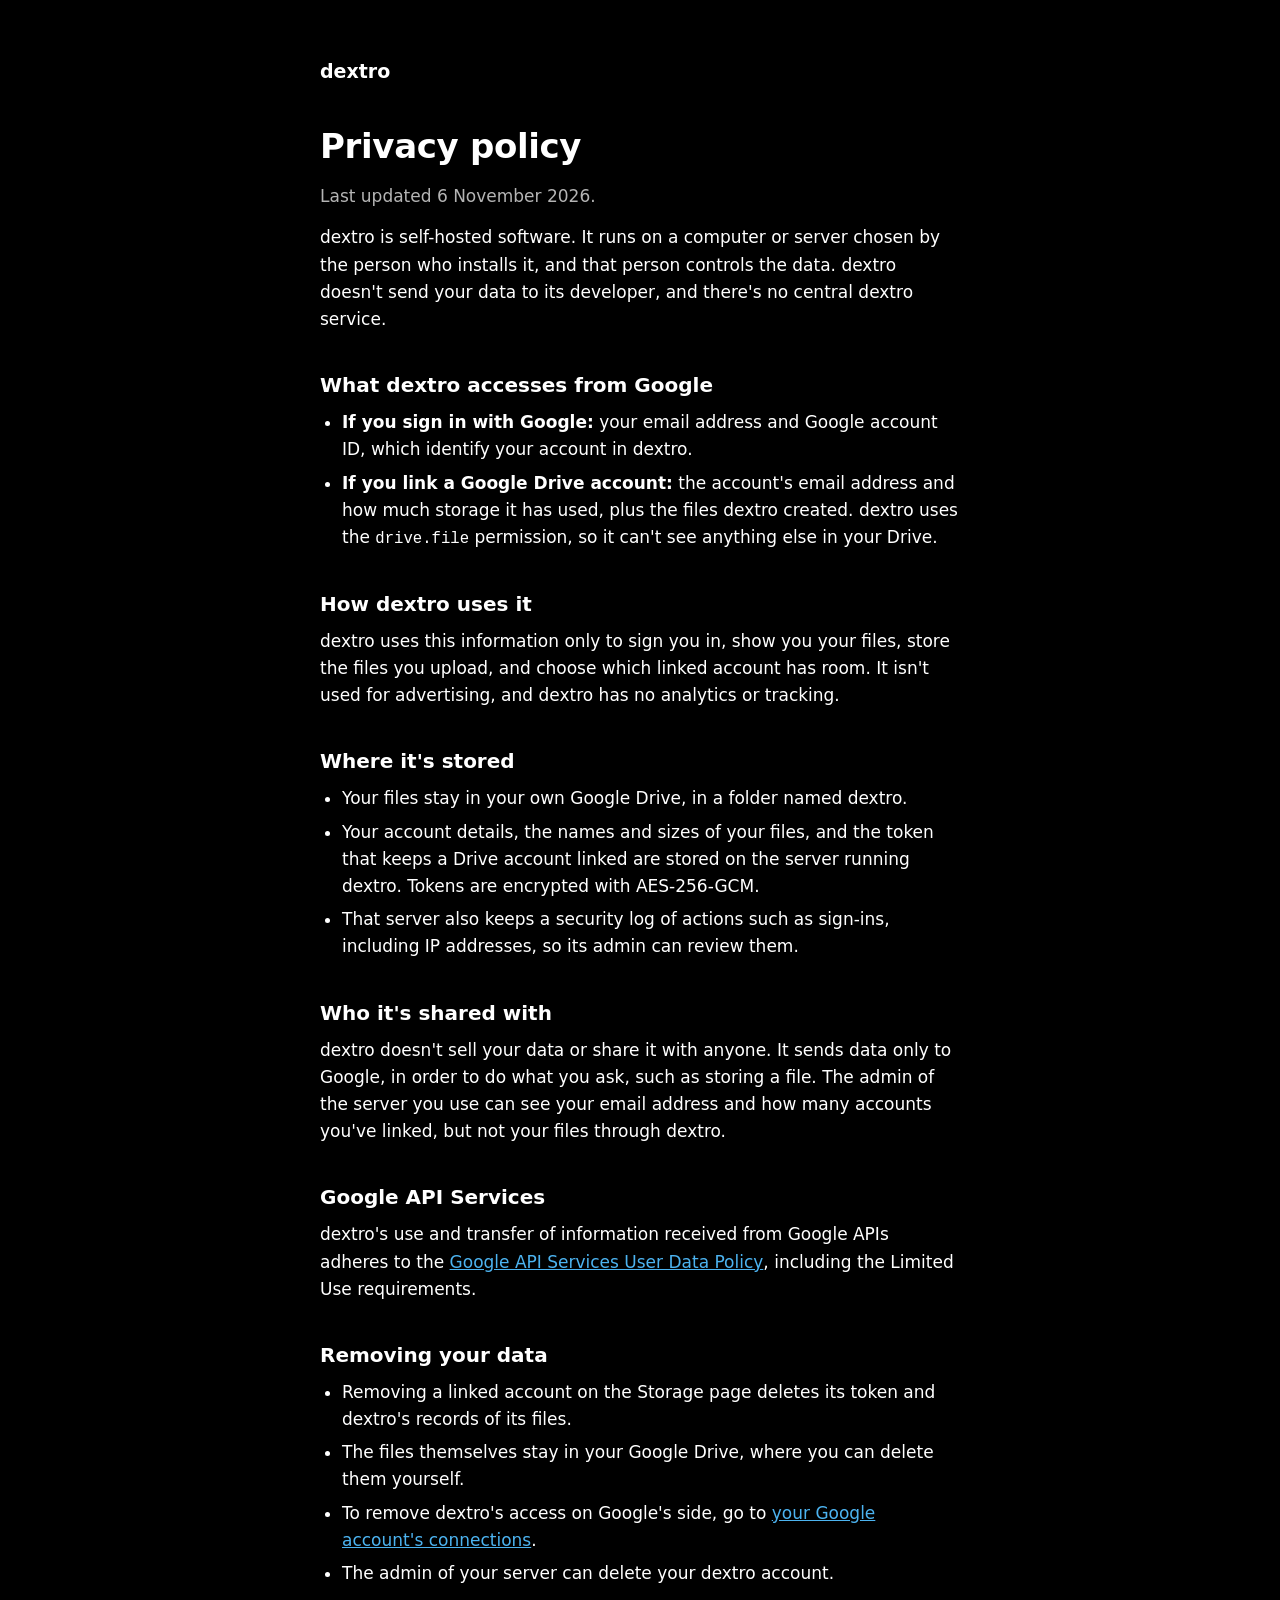
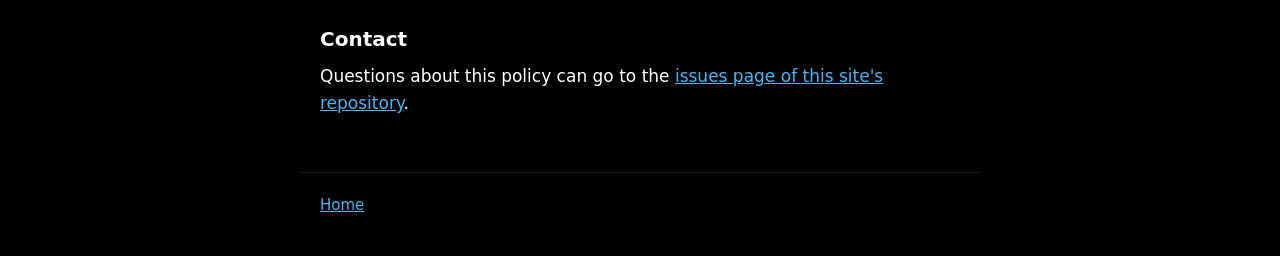
==== privacy.html @ c0bfecba "Add the homepage and privacy policy" ====
<!doctype html>
<html lang="en">
  <head>
    <meta charset="utf-8" />
    <meta name="viewport" content="width=device-width, initial-scale=1" />
    <title>dextro privacy policy</title>
    <meta name="description" content="How dextro handles your Google account data and your files." />
    <link rel="stylesheet" href="style.css" />
  </head>
  <body>
    <main>
      <p class="brand"><a href="index.html">dextro</a></p>
      <h1>Privacy policy</h1>
      <p class="lead">Last updated 6 November 2026.</p>

      <p>
        dextro is self-hosted software. It runs on a computer or server chosen by the person who installs it, and
        that person controls the data. dextro doesn't send your data to its developer, and there's no central
        dextro service.
      </p>

      <h2>What dextro accesses from Google</h2>
      <ul>
        <li>
          <strong>If you sign in with Google:</strong> your email address and Google account ID, which identify
          your account in dextro.
        </li>
        <li>
          <strong>If you link a Google Drive account:</strong> the account's email address and how much storage
          it has used, plus the files dextro created. dextro uses the <code>drive.file</code> permission, so it
          can't see anything else in your Drive.
        </li>
      </ul>

      <h2>How dextro uses it</h2>
      <p>
        dextro uses this information only to sign you in, show you your files, store the files you upload, and
        choose which linked account has room. It isn't used for advertising, and dextro has no analytics or
        tracking.
      </p>

      <h2>Where it's stored</h2>
      <ul>
        <li>Your files stay in your own Google Drive, in a folder named dextro.</li>
        <li>
          Your account details, the names and sizes of your files, and the token that keeps a Drive account
          linked are stored on the server running dextro. Tokens are encrypted with AES-256-GCM.
        </li>
        <li>
          That server also keeps a security log of actions such as sign-ins, including IP addresses, so its admin
          can review them.
        </li>
      </ul>

      <h2>Who it's shared with</h2>
      <p>
        dextro doesn't sell your data or share it with anyone. It sends data only to Google, in order to do what
        you ask, such as storing a file. The admin of the server you use can see your email address and how many
        accounts you've linked, but not your files through dextro.
      </p>

      <h2>Google API Services</h2>
      <p>
        dextro's use and transfer of information received from Google APIs adheres to the
        <a href="https://developers.google.com/terms/api-services-user-data-policy">Google API Services User Data Policy</a>,
        including the Limited Use requirements.
      </p>

      <h2>Removing your data</h2>
      <ul>
        <li>Removing a linked account on the Storage page deletes its token and dextro's records of its files.</li>
        <li>The files themselves stay in your Google Drive, where you can delete them yourself.</li>
        <li>
          To remove dextro's access on Google's side, go to
          <a href="https://myaccount.google.com/connections">your Google account's connections</a>.
        </li>
        <li>The admin of your server can delete your dextro account.</li>
      </ul>

      <h2>Contact</h2>
      <p>
        Questions about this policy can go to the
        <a href="https://github.com/swayam5342/dextro-site/issues">issues page of this site's repository</a>.
      </p>
    </main>
    <footer><a href="index.html">Home</a></footer>
  </body>
</html>
---- style.css ----
:root {
  color-scheme: dark;
  --ground: #000;
  --text: #fff;
  --muted: #b4b4b4;
  --rule: #1c1c1c;
  --water: #4cb3f0;
}

body {
  margin: 0;
  background: var(--ground);
  color: var(--text);
  font: 17px/1.6 system-ui, -apple-system, "Segoe UI", sans-serif;
}

main,
footer {
  max-width: 640px;
  margin: 0 auto;
  padding: 0 20px;
}

main {
  padding-top: 56px;
  padding-bottom: 40px;
}

footer {
  padding-top: 20px;
  padding-bottom: 40px;
  border-top: 1px solid var(--rule);
  font-size: 15px;
}

.brand {
  margin: 0 0 40px;
  font-size: 19px;
  font-weight: 600;
}

.brand a {
  color: var(--text);
  text-decoration: none;
}

h1 {
  margin: 0 0 16px;
  font-size: 34px;
  line-height: 1.2;
  letter-spacing: -0.01em;
}

h2 {
  margin: 36px 0 8px;
  font-size: 20px;
}

p,
ul {
  margin: 0 0 14px;
}

ul {
  padding-left: 22px;
}

li {
  margin-bottom: 6px;
}

.lead {
  color: var(--muted);
}

a {
  color: var(--water);
}

code {
  font-size: 0.92em;
}
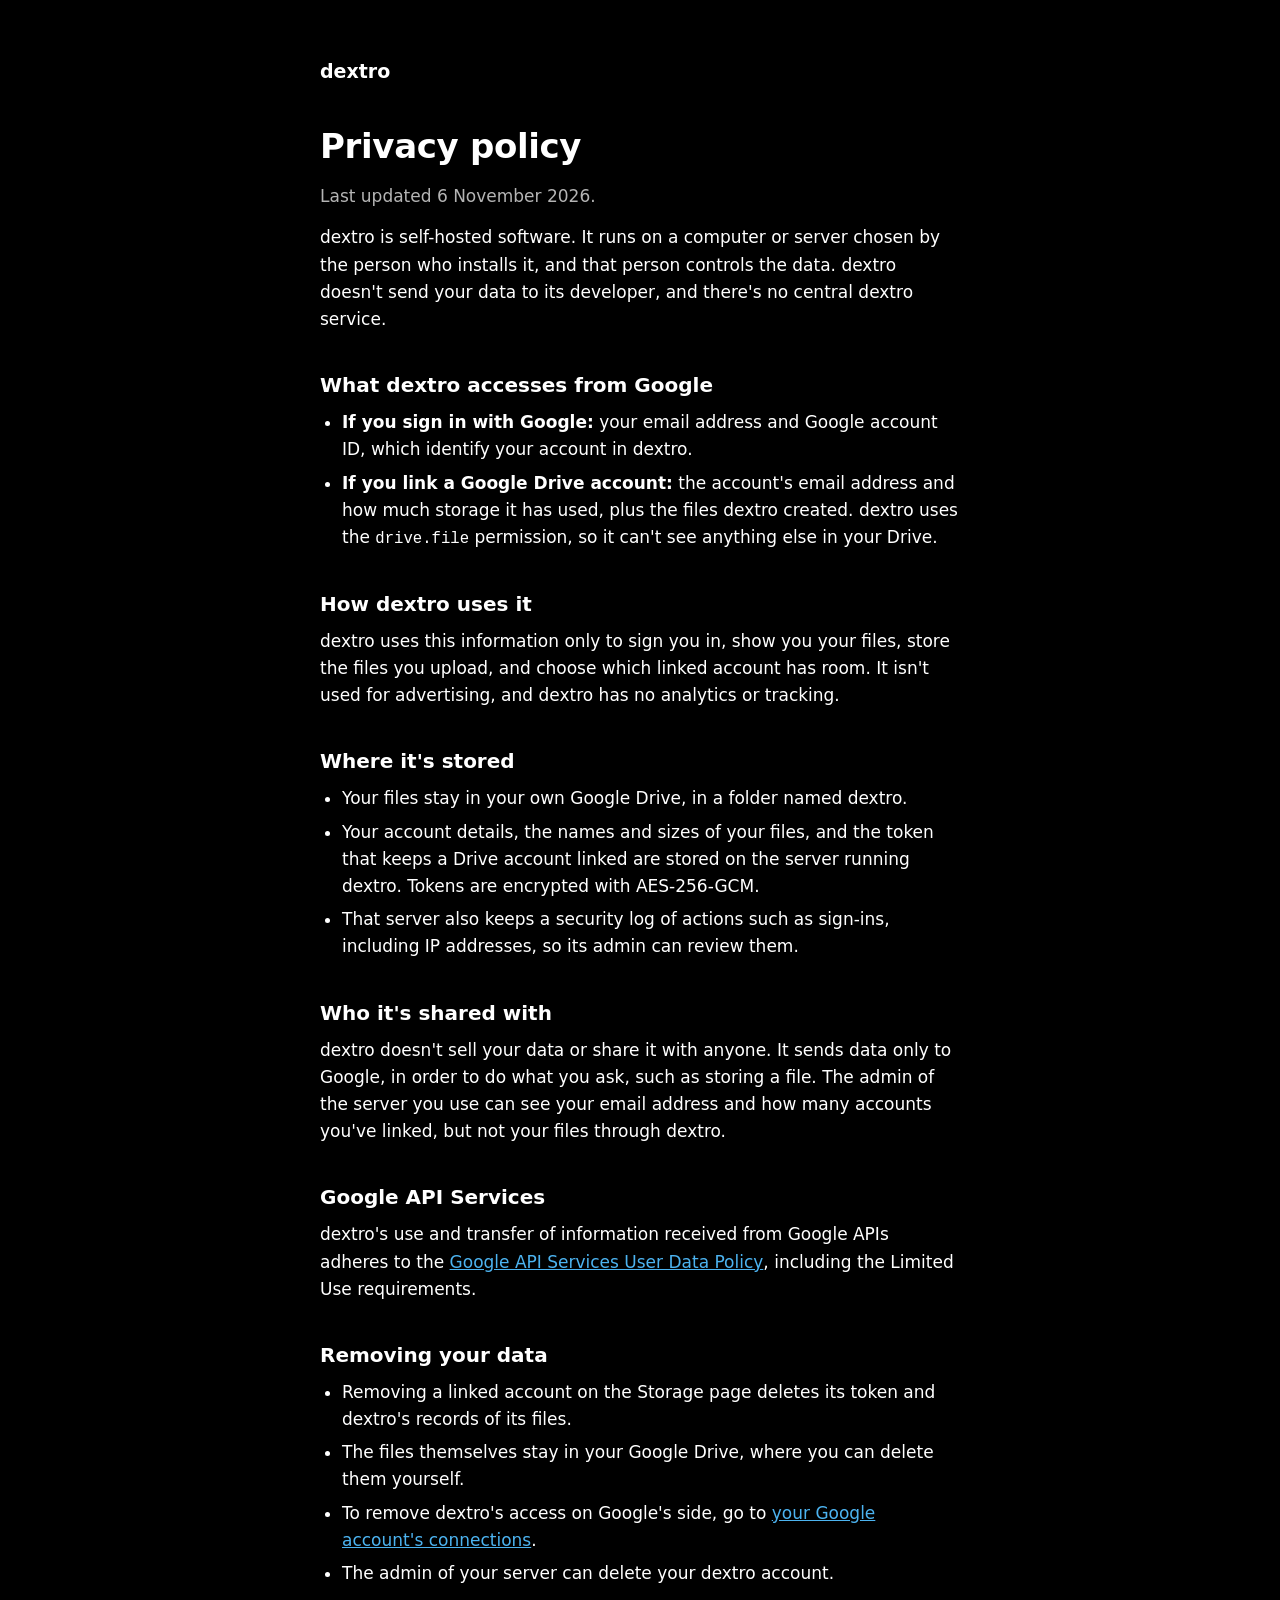
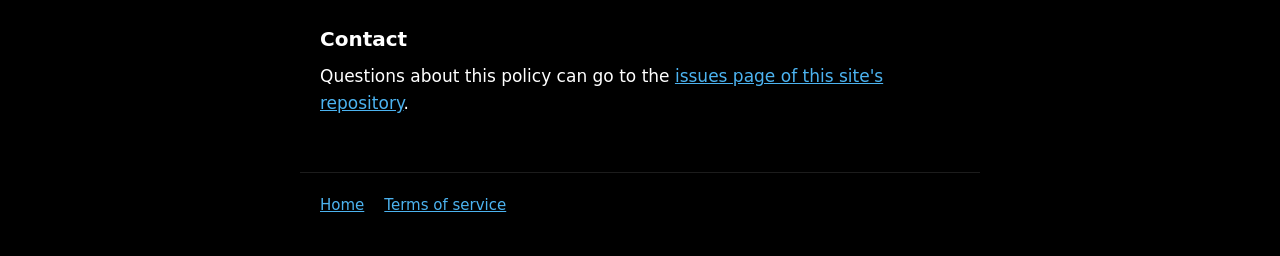
==== commit 1e312a6f: "Add the terms of service" ====
--- a/privacy.html
+++ b/privacy.html
@@ -83,6 +83,6 @@
         <a href="https://github.com/swayam5342/dextro-site/issues">issues page of this site's repository</a>.
       </p>
     </main>
-    <footer><a href="index.html">Home</a></footer>
+    <footer><a href="index.html">Home</a><a href="terms.html">Terms of service</a></footer>
   </body>
 </html>
--- a/style.css
+++ b/style.css
@@ -80,3 +80,7 @@
 code {
   font-size: 0.92em;
 }
+
+footer a {
+  margin-right: 20px;
+}
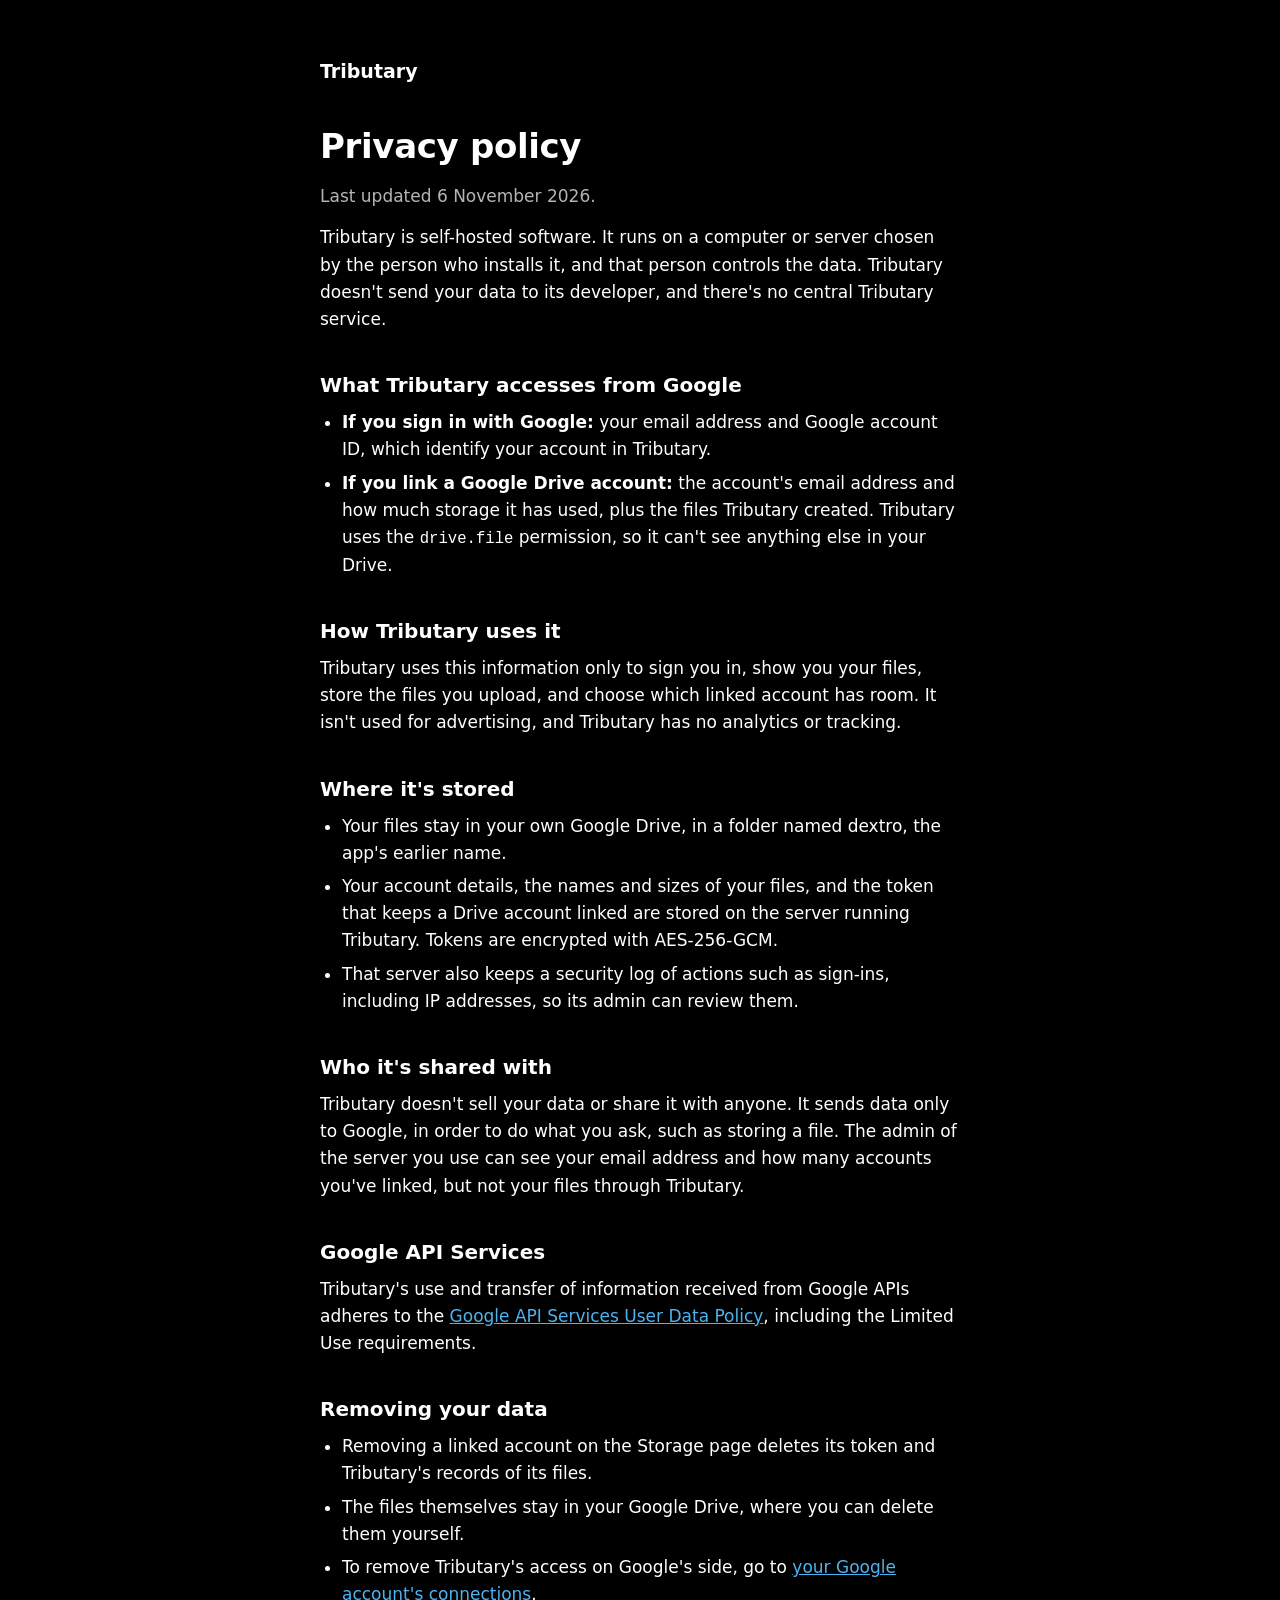
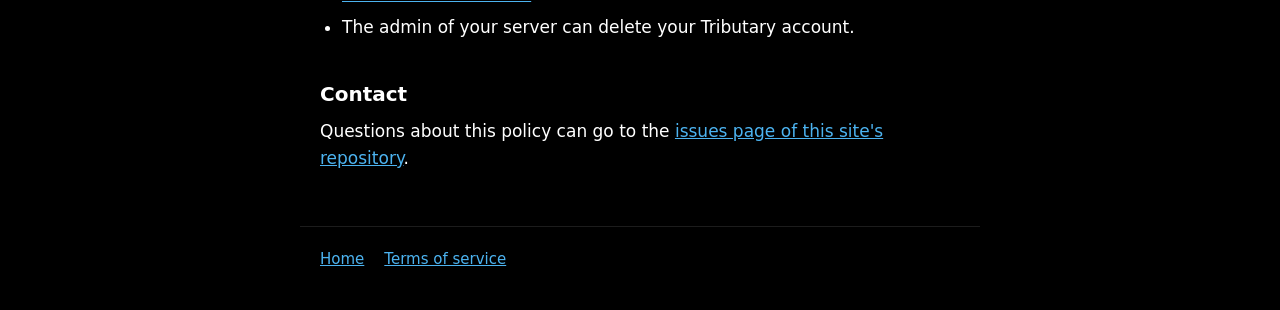
==== commit 6d0953ec: "Rename the app to Tributary" ====
--- a/privacy.html
+++ b/privacy.html
@@ -3,48 +3,48 @@
   <head>
     <meta charset="utf-8" />
     <meta name="viewport" content="width=device-width, initial-scale=1" />
-    <title>dextro privacy policy</title>
-    <meta name="description" content="How dextro handles your Google account data and your files." />
+    <title>Tributary privacy policy</title>
+    <meta name="description" content="How Tributary handles your Google account data and your files." />
     <link rel="stylesheet" href="style.css" />
   </head>
   <body>
     <main>
-      <p class="brand"><a href="index.html">dextro</a></p>
+      <p class="brand"><a href="index.html">Tributary</a></p>
       <h1>Privacy policy</h1>
       <p class="lead">Last updated 6 November 2026.</p>
 
       <p>
-        dextro is self-hosted software. It runs on a computer or server chosen by the person who installs it, and
-        that person controls the data. dextro doesn't send your data to its developer, and there's no central
-        dextro service.
+        Tributary is self-hosted software. It runs on a computer or server chosen by the person who installs it, and
+        that person controls the data. Tributary doesn't send your data to its developer, and there's no central
+        Tributary service.
       </p>
 
-      <h2>What dextro accesses from Google</h2>
+      <h2>What Tributary accesses from Google</h2>
       <ul>
         <li>
           <strong>If you sign in with Google:</strong> your email address and Google account ID, which identify
-          your account in dextro.
+          your account in Tributary.
         </li>
         <li>
           <strong>If you link a Google Drive account:</strong> the account's email address and how much storage
-          it has used, plus the files dextro created. dextro uses the <code>drive.file</code> permission, so it
+          it has used, plus the files Tributary created. Tributary uses the <code>drive.file</code> permission, so it
           can't see anything else in your Drive.
         </li>
       </ul>
 
-      <h2>How dextro uses it</h2>
+      <h2>How Tributary uses it</h2>
       <p>
-        dextro uses this information only to sign you in, show you your files, store the files you upload, and
-        choose which linked account has room. It isn't used for advertising, and dextro has no analytics or
+        Tributary uses this information only to sign you in, show you your files, store the files you upload, and
+        choose which linked account has room. It isn't used for advertising, and Tributary has no analytics or
         tracking.
       </p>
 
       <h2>Where it's stored</h2>
       <ul>
-        <li>Your files stay in your own Google Drive, in a folder named dextro.</li>
+        <li>Your files stay in your own Google Drive, in a folder named dextro, the app's earlier name.</li>
         <li>
           Your account details, the names and sizes of your files, and the token that keeps a Drive account
-          linked are stored on the server running dextro. Tokens are encrypted with AES-256-GCM.
+          linked are stored on the server running Tributary. Tokens are encrypted with AES-256-GCM.
         </li>
         <li>
           That server also keeps a security log of actions such as sign-ins, including IP addresses, so its admin
@@ -54,27 +54,27 @@
 
       <h2>Who it's shared with</h2>
       <p>
-        dextro doesn't sell your data or share it with anyone. It sends data only to Google, in order to do what
+        Tributary doesn't sell your data or share it with anyone. It sends data only to Google, in order to do what
         you ask, such as storing a file. The admin of the server you use can see your email address and how many
-        accounts you've linked, but not your files through dextro.
+        accounts you've linked, but not your files through Tributary.
       </p>
 
       <h2>Google API Services</h2>
       <p>
-        dextro's use and transfer of information received from Google APIs adheres to the
+        Tributary's use and transfer of information received from Google APIs adheres to the
         <a href="https://developers.google.com/terms/api-services-user-data-policy">Google API Services User Data Policy</a>,
         including the Limited Use requirements.
       </p>
 
       <h2>Removing your data</h2>
       <ul>
-        <li>Removing a linked account on the Storage page deletes its token and dextro's records of its files.</li>
+        <li>Removing a linked account on the Storage page deletes its token and Tributary's records of its files.</li>
         <li>The files themselves stay in your Google Drive, where you can delete them yourself.</li>
         <li>
-          To remove dextro's access on Google's side, go to
+          To remove Tributary's access on Google's side, go to
           <a href="https://myaccount.google.com/connections">your Google account's connections</a>.
         </li>
-        <li>The admin of your server can delete your dextro account.</li>
+        <li>The admin of your server can delete your Tributary account.</li>
       </ul>
 
       <h2>Contact</h2>
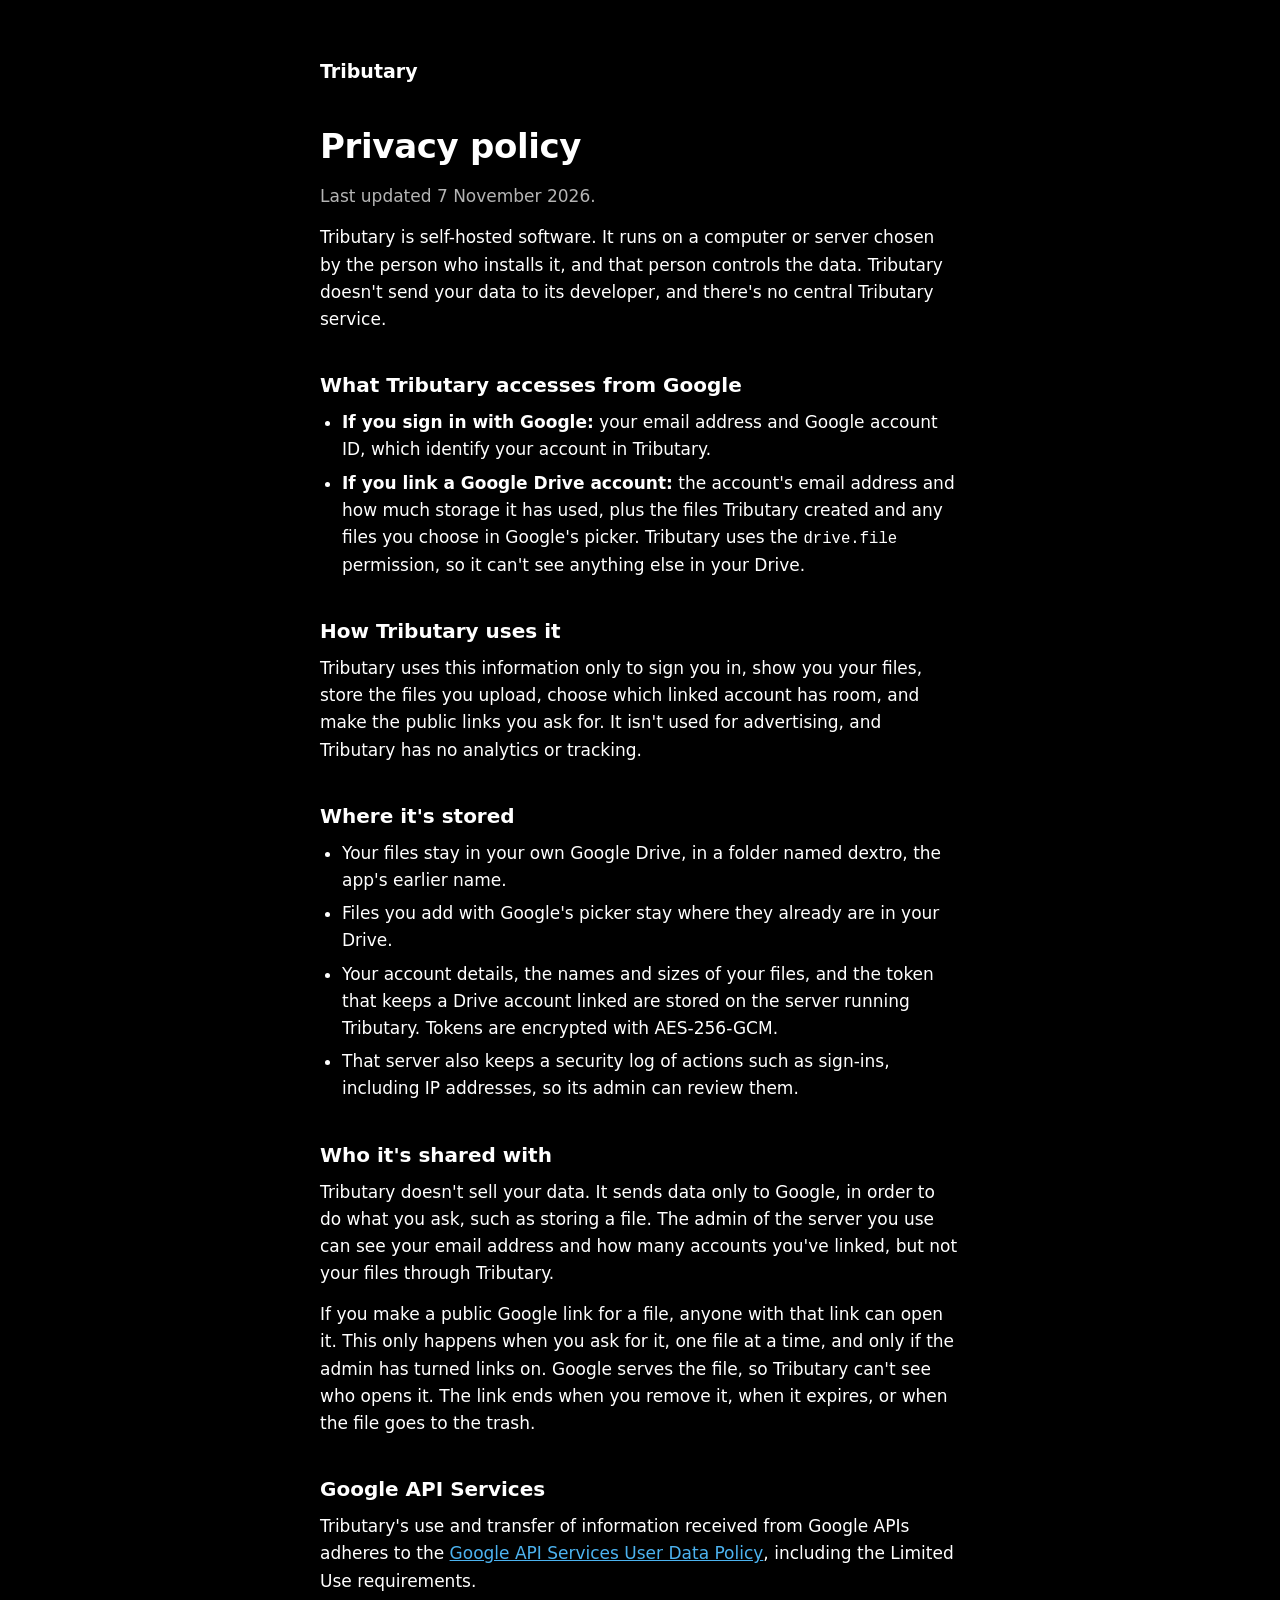
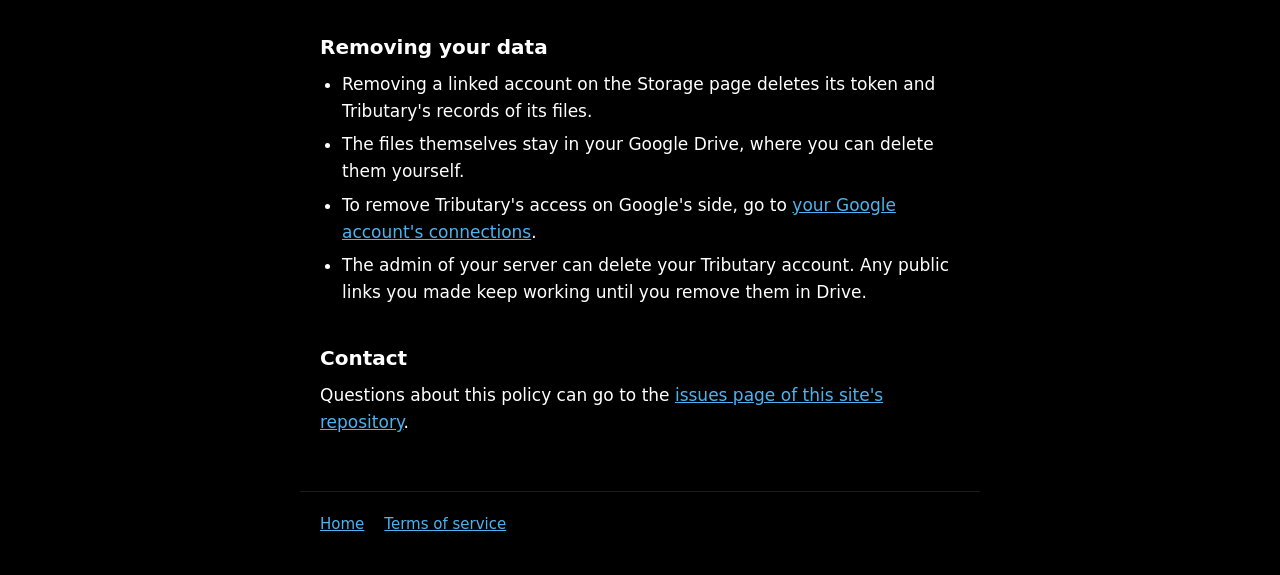
==== commit 3b201bb0: "Say what the app does with public links and the Drive picker" ====
--- a/privacy.html
+++ b/privacy.html
@@ -11,7 +11,7 @@
     <main>
       <p class="brand"><a href="index.html">Tributary</a></p>
       <h1>Privacy policy</h1>
-      <p class="lead">Last updated 6 November 2026.</p>
+      <p class="lead">Last updated 7 November 2026.</p>
 
       <p>
         Tributary is self-hosted software. It runs on a computer or server chosen by the person who installs it, and
@@ -27,21 +27,20 @@
         </li>
         <li>
           <strong>If you link a Google Drive account:</strong> the account's email address and how much storage
-          it has used, plus the files Tributary created. Tributary uses the <code>drive.file</code> permission, so it
-          can't see anything else in your Drive.
+          it has used, plus the files Tributary created and any files you choose in Google's picker. Tributary uses the <code>drive.file</code> permission, so it can't see anything else in your Drive.
         </li>
       </ul>
 
       <h2>How Tributary uses it</h2>
       <p>
-        Tributary uses this information only to sign you in, show you your files, store the files you upload, and
-        choose which linked account has room. It isn't used for advertising, and Tributary has no analytics or
+        Tributary uses this information only to sign you in, show you your files, store the files you upload, choose which linked account has room, and make the public links you ask for. It isn't used for advertising, and Tributary has no analytics or
         tracking.
       </p>
 
       <h2>Where it's stored</h2>
       <ul>
         <li>Your files stay in your own Google Drive, in a folder named dextro, the app's earlier name.</li>
+        <li>Files you add with Google's picker stay where they already are in your Drive.</li>
         <li>
           Your account details, the names and sizes of your files, and the token that keeps a Drive account
           linked are stored on the server running Tributary. Tokens are encrypted with AES-256-GCM.
@@ -54,9 +53,15 @@
 
       <h2>Who it's shared with</h2>
       <p>
-        Tributary doesn't sell your data or share it with anyone. It sends data only to Google, in order to do what
+        Tributary doesn't sell your data. It sends data only to Google, in order to do what
         you ask, such as storing a file. The admin of the server you use can see your email address and how many
         accounts you've linked, but not your files through Tributary.
+      </p>
+      <p>
+        If you make a public Google link for a file, anyone with that link can open it. This only happens when you
+        ask for it, one file at a time, and only if the admin has turned links on. Google serves the file, so
+        Tributary can't see who opens it. The link ends when you remove it, when it expires, or when the file goes
+        to the trash.
       </p>
 
       <h2>Google API Services</h2>
@@ -74,7 +79,10 @@
           To remove Tributary's access on Google's side, go to
           <a href="https://myaccount.google.com/connections">your Google account's connections</a>.
         </li>
-        <li>The admin of your server can delete your Tributary account.</li>
+        <li>
+          The admin of your server can delete your Tributary account. Any public links you made keep working until
+          you remove them in Drive.
+        </li>
       </ul>
 
       <h2>Contact</h2>
